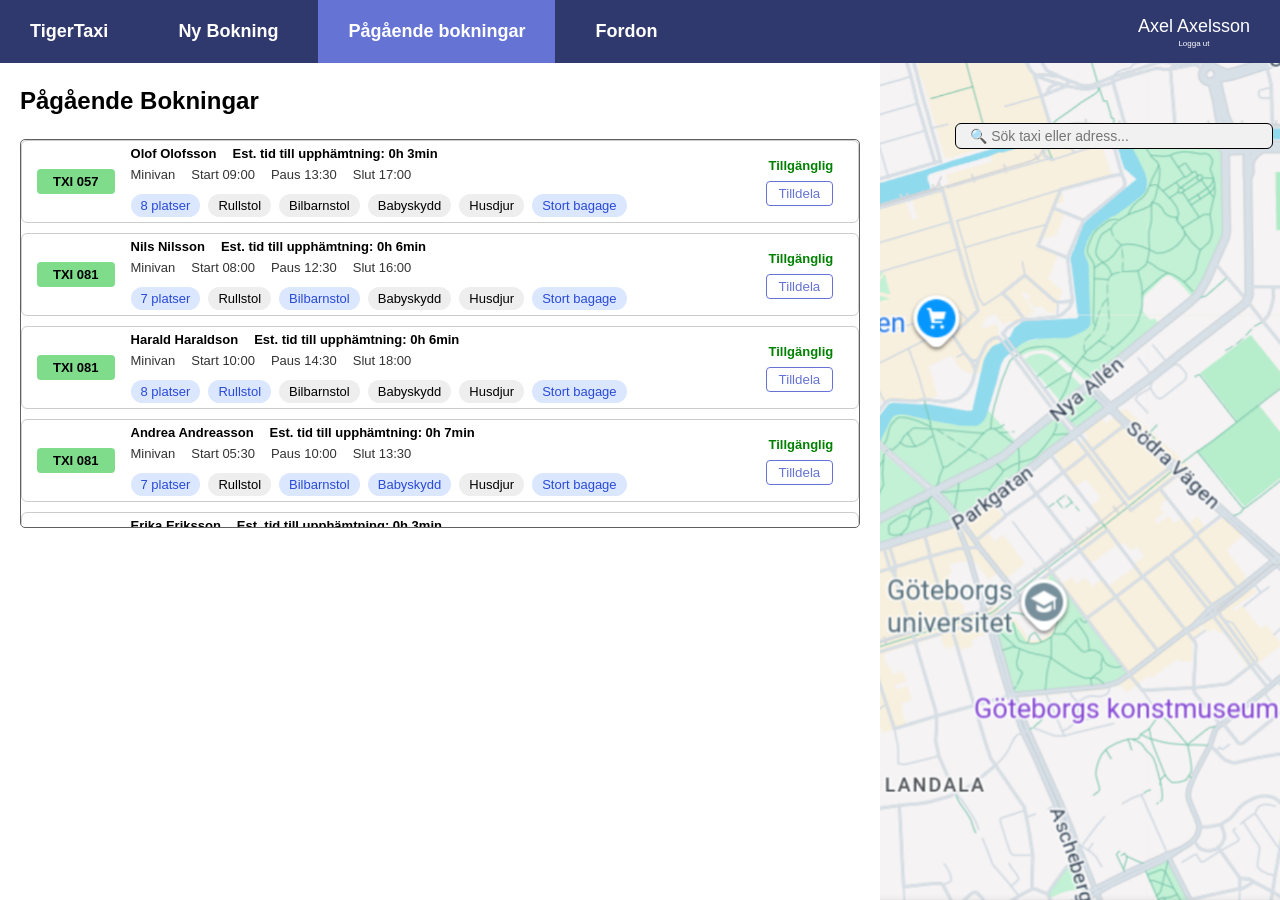
==== ongoing-bookings.html @ 98e32b2c "Fix resolution, added to index.html and created ongoing-bookings.html and vehicles.html" ====
<!DOCTYPE html>
<html lang="en">

<head>
    <meta charset="UTF-8">
    <meta name="viewport" content="width=device-width, initial-scale=1.0">
    <title>TigerTaxi</title>
    <link rel="stylesheet" href="styles.css">
    <script src="script.js" defer></script>
</head>

<body>
    <div class="header">
        <div class="header-button">
            <p><b>TigerTaxi</b></p>
        </div>
        <div class="header-button">
            <p><a href="index.html"><b>Ny Bokning</b></p></a>
        </div>
        <div class="header-button" style="background-color: #6574d4;">
            <p><a href="ongoing-bookings.html"><b>Pågående bokningar</b></a></p>
        </div>
        <div class="header-button">
            <p><a href="vehicles.html"><b>Fordon</b></a></p>
        </div>
        <div class="header-button">
            <p>Axel Axelsson</p>
            <p class="small-text">Logga ut</p>
        </div>

    </div>
    <div class="main">
        <div class="booking-interface">
            <form>
                <p style="font-size: x-large;"><b>Pågående Bokningar</b></p>
                <div class="driver-select">

                    <div class="card">
                        <div class="left">
                            <div class="vehicle-id">TXI 057</div>

                            <div class="content">
                                <div class="top-row">
                                    <span>Olof Olofsson</span>
                                    <span>Est. tid till upphämtning: 0h 3min</span>
                                </div>

                                <div class="meta">
                                    <span>Minivan</span>
                                    <span>Start 09:00</span>
                                    <span>Paus 13:30</span>
                                    <span>Slut 17:00</span>
                                </div>

                                <div class="tags">
                                    <span class="tag blue">8 platser</span>
                                    <span class="tag">Rullstol</span>
                                    <span class="tag">Bilbarnstol</span>
                                    <span class="tag">Babyskydd</span>
                                    <span class="tag">Husdjur</span>
                                    <span class="tag blue">Stort bagage</span>
                                </div>
                            </div>
                        </div>

                        <div class="right">
                            <div class="status">Tillgänglig</div>
                            <button class="btn">Tilldela</button>
                        </div>
                    </div>
                    <div class="card">
                        <div class="left">
                            <div class="vehicle-id">TXI 081</div>

                            <div class="content">
                                <div class="top-row">
                                    <span>Nils Nilsson</span>
                                    <span>Est. tid till upphämtning: 0h 6min</span>
                                </div>

                                <div class="meta">
                                    <span>Minivan</span>
                                    <span>Start 08:00</span>
                                    <span>Paus 12:30</span>
                                    <span>Slut 16:00</span>
                                </div>

                                <div class="tags">
                                    <span class="tag blue">7 platser</span>
                                    <span class="tag">Rullstol</span>
                                    <span class="tag blue">Bilbarnstol</span>
                                    <span class="tag">Babyskydd</span>
                                    <span class="tag">Husdjur</span>
                                    <span class="tag blue">Stort bagage</span>
                                </div>
                            </div>
                        </div>

                        <div class="right">
                            <div class="status">Tillgänglig</div>
                            <button class="btn">Tilldela</button>
                        </div>
                    </div>
                    <div class="card">
                        <div class="left">
                            <div class="vehicle-id">TXI 081</div>

                            <div class="content">
                                <div class="top-row">
                                    <span>Harald Haraldson</span>
                                    <span>Est. tid till upphämtning: 0h 6min</span>
                                </div>

                                <div class="meta">
                                    <span>Minivan</span>
                                    <span>Start 10:00</span>
                                    <span>Paus 14:30</span>
                                    <span>Slut 18:00</span>
                                </div>

                                <div class="tags">
                                    <span class="tag blue">8 platser</span>
                                    <span class="tag blue">Rullstol</span>
                                    <span class="tag">Bilbarnstol</span>
                                    <span class="tag">Babyskydd</span>
                                    <span class="tag">Husdjur</span>
                                    <span class="tag blue">Stort bagage</span>
                                </div>
                            </div>
                        </div>

                        <div class="right">
                            <div class="status">Tillgänglig</div>
                            <button class="btn">Tilldela</button>
                        </div>
                    </div>
                    <div class="card">
                        <div class="left">
                            <div class="vehicle-id">TXI 081</div>

                            <div class="content">
                                <div class="top-row">
                                    <span>Andrea Andreasson</span>
                                    <span>Est. tid till upphämtning: 0h 7min</span>
                                </div>

                                <div class="meta">
                                    <span>Minivan</span>
                                    <span>Start 05:30</span>
                                    <span>Paus 10:00</span>
                                    <span>Slut 13:30</span>
                                </div>

                                <div class="tags">
                                    <span class="tag blue">7 platser</span>
                                    <span class="tag">Rullstol</span>
                                    <span class="tag blue">Bilbarnstol</span>
                                    <span class="tag blue">Babyskydd</span>
                                    <span class="tag">Husdjur</span>
                                    <span class="tag blue">Stort bagage</span>
                                </div>
                            </div>
                        </div>

                        <div class="right">
                            <div class="status">Tillgänglig</div>
                            <button class="btn">Tilldela</button>
                        </div>
                    </div>
                    <div class="card">
                        <div class="left">
                            <div class="vehicle-id">TXI 057</div>

                            <div class="content">
                                <div class="top-row">
                                    <span>Erika Eriksson</span>
                                    <span>Est. tid till upphämtning: 0h 3min</span>
                                </div>

                                <div class="meta">
                                    <span>Sedan</span>
                                    <span>Start 09:00</span>
                                    <span>Paus 13:30</span>
                                    <span>Slut 17:00</span>
                                </div>

                                <div class="tags">
                                    <span class="tag blue">8 platser</span>
                                    <span class="tag">Rullstol</span>
                                    <span class="tag">Bilbarnstol</span>
                                    <span class="tag">Babyskydd</span>
                                    <span class="tag">Husdjur</span>
                                    <span class="tag blue">Stort bagage</span>
                                </div>
                            </div>
                        </div>

                        <div class="right">
                            <div class="status">Tillgänglig</div>
                            <button class="btn">Tilldela</button>
                        </div>
                    </div>
                </div>
            </form>
        </div>
        <div class="map">
            <img src="map.png" alt="map-pic">
            <div id="map"></div>
            <div class="map-search">
                <input type="text" placeholder="🔍 Sök taxi eller adress..." />
            </div>
        </div>
    </div>
</body>

</html>
---- styles.css ----
html, body {
    height: 100%;
    margin: 0;
    overflow: hidden;
}

body {
    margin: 0;
    padding: 0;
    font-size: small;
    font-family: 'Segoe UI', Tahoma, Geneva, Verdana, sans-serif;
} 

.header {
    display: flex;
    font-size: large;
    gap: 10px;
    background-color: #30396e;
    height: 7vh;
    color: white;
}

.header-button {
    display: flex;
    flex-direction: column;
    /* stack children vertically */
    justify-content: center;
    align-items: center;
    text-align: center;
    gap: 2px;
}

.header-button>p {
    margin-left: 30px;
    margin-right: 30px;
    margin-top: 0;
    margin-bottom: 0;
}

.header-button:last-child {
    text-align: left;
    margin-left: auto;

}

.checkboxes{
    font-size: 11px;
}

.small-text {
    font-size: 8px;
}

.main {
    display: flex;
    height: 93vh;
    width: 100%;
    min-height: 0;
}

.booking-interface {
    width: 70%;
    /* margin-left: 5px;
    margin-right: 5px; */
    margin: 0 20px;
}

.forms {
    display: flex;
    flex-direction: row;
    width: 100%;
    align-items: flex-start;
}

.form-1 {
    width: 31.75%;
}

.form-2 {
    /* width: 18.25%; */
    width: auto;
    /* display: flex; */
    /* align-items: center;
    gap: 5px; */
    margin-right: 20px;
}

select {
    min-width: 20px;
    width: 120px;
}

.map {
    width: 33.3%;
    height: 100%;
    overflow: hidden;
    position: relative;
}

.map img {
    width: 100%;
    height: 100%;
    object-fit: cover;
    object-position: center; /* keeps crop centered */
}

#map {
    width: 100%;
    height: 100%;
}

/* Search bar */
.map-search {
    position: absolute;
    top: 60px;
    left: 75px;
    width: 80%;
    /* max-width: 500px; */
    z-index: 1000; /* 👈 makes it sit above map */
}

.map-search input {
    width: 100%;
    padding: 2px 14px;
    border-radius: 6px;
    border: 1px solid black;
    background: #f1f1f1;
    font-size: 14px;
}

.checkboxes {
    display: grid;
    grid-template-columns: repeat(2, 1fr);
}

.add-stop {
    border: 2px dashed #ccc;
    background: transparent;
    padding: 5px 10px;
    color: #999;
    cursor: pointer;
    border-radius: 3px;
    font-size: 10px;
    margin-top: 29px;
    width: 120px;
}

input,
textarea,
select {
    background-color: #f1f1f1;
    border: 1px solid #818181;
}

textarea {
    resize: none;
    height: 80px;
    width: 90%;
    /* width: 250px; */
}

input[type='text'] {
    width: 90%;
    height: 20px;
    margin-bottom: 8px;
}

a { 
    color:white;
    text-decoration: none;
}



/* Förarkort */


.driver-select{
    max-height: 43vh;
    overflow-y: auto;
    border: solid rgb(96, 96, 96) 1px;
    border-radius: 5px;
}

.card {
    border: 1px solid #ccc;
    border-radius: 6px;
    padding: 5px 15px;
    margin-bottom: 10px;
    display: flex;
    align-items: center;
    justify-content: space-between;
    font-size: small;
}

.card:hover {
    background: #e7ecff;
}

.left {
    display: flex;
    gap: 16px;
    align-items: center;
}

.vehicle-id {
    background: #7edc8b;
    padding: 5px 16px;
    border-radius: 4px;
    font-weight: bold;
}

.content {
    display: flex;
    flex-direction: column;
    gap: 6px;
}

.top-row {
    display: flex;
    gap: 16px;
    align-items: center;
    font-weight: bold;
}

.meta {
    display: flex;
    gap: 16px;
    color: #333;
}

.tags {
    display: flex;
    gap: 8px;
    margin-top: 6px;
}

.tag {
    padding: 4px 10px;
    border-radius: 16px;
    background: #eee;
    font-size: 13px;
}

.tag.blue {
    background: #dbe6ff;
    color: #2a4bd7;
}

.right {
    display: flex;
    flex-direction: column;
    align-items: flex-end;
    gap: 8px;
}

.status {
    color: green;
    position: relative;
    right: 10px;
    font-weight: bold;
    text-align: center;
}

.btn {
    padding: 4px 12px;
    border-radius: 4px;
    border: 1px solid #6574d4;
    background: transparent;
    color: #6574d4;
    cursor: pointer;
    margin-left: 10px;
    margin-right: 10px;
}

.btn-filled {
    padding: 4px 12px;
    border-radius: 4px;
    border: 1px solid #6574d4;
    background: #6574d4;
    color: white;
    cursor: pointer;
}

.last-btns{
    display: flex;
    justify-content: right;
    margin-top: 20px;
}

.vehicle-search{
    display: flex;
    gap: 20px;
    width: 30%;
    margin-bottom: 10px;
}

.vehicle-search select{
    height: 25px; 
}
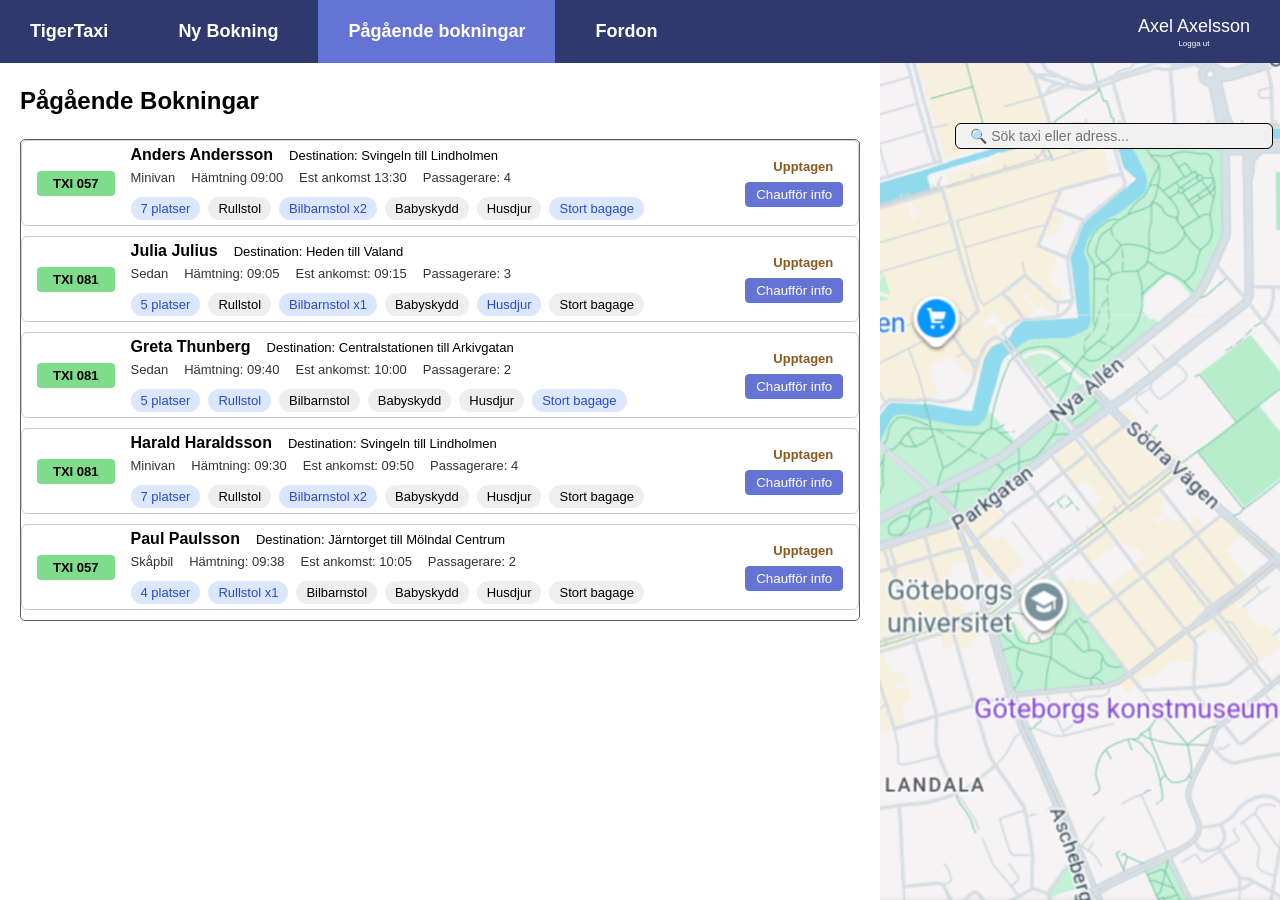
==== commit e5df9b94: "Worked on index.html, ongoing-bookings.html, styles.css, added alert.png" ====
--- a/ongoing-bookings.html
+++ b/ongoing-bookings.html
@@ -33,7 +33,7 @@
         <div class="booking-interface">
             <form>
                 <p style="font-size: x-large;"><b>Pågående Bokningar</b></p>
-                <div class="driver-select">
+                <div class="driver-select-ongoing-bookings">
 
                     <div class="card">
                         <div class="left">
@@ -41,54 +41,21 @@
 
                             <div class="content">
                                 <div class="top-row">
-                                    <span>Olof Olofsson</span>
-                                    <span>Est. tid till upphämtning: 0h 3min</span>
+                                    <span class="driver-name">Anders Andersson</span>
+                                    <span>Destination: Svingeln till Lindholmen</span>
                                 </div>
 
                                 <div class="meta">
                                     <span>Minivan</span>
-                                    <span>Start 09:00</span>
-                                    <span>Paus 13:30</span>
-                                    <span>Slut 17:00</span>
-                                </div>
-
-                                <div class="tags">
-                                    <span class="tag blue">8 platser</span>
-                                    <span class="tag">Rullstol</span>
-                                    <span class="tag">Bilbarnstol</span>
-                                    <span class="tag">Babyskydd</span>
-                                    <span class="tag">Husdjur</span>
-                                    <span class="tag blue">Stort bagage</span>
-                                </div>
-                            </div>
-                        </div>
-
-                        <div class="right">
-                            <div class="status">Tillgänglig</div>
-                            <button class="btn">Tilldela</button>
-                        </div>
-                    </div>
-                    <div class="card">
-                        <div class="left">
-                            <div class="vehicle-id">TXI 081</div>
-
-                            <div class="content">
-                                <div class="top-row">
-                                    <span>Nils Nilsson</span>
-                                    <span>Est. tid till upphämtning: 0h 6min</span>
-                                </div>
-
-                                <div class="meta">
-                                    <span>Minivan</span>
-                                    <span>Start 08:00</span>
-                                    <span>Paus 12:30</span>
-                                    <span>Slut 16:00</span>
+                                    <span>Hämtning 09:00</span>
+                                    <span>Est ankomst 13:30</span>
+                                    <span>Passagerare: 4</span>
                                 </div>
 
                                 <div class="tags">
                                     <span class="tag blue">7 platser</span>
                                     <span class="tag">Rullstol</span>
-                                    <span class="tag blue">Bilbarnstol</span>
+                                    <span class="tag blue">Bilbarnstol x2</span>
                                     <span class="tag">Babyskydd</span>
                                     <span class="tag">Husdjur</span>
                                     <span class="tag blue">Stort bagage</span>
@@ -97,8 +64,8 @@
                         </div>
 
                         <div class="right">
-                            <div class="status">Tillgänglig</div>
-                            <button class="btn">Tilldela</button>
+                            <div class="status-busy">Upptagen</div>
+                            <button class="btn-filled">Chaufför info</button>
                         </div>
                     </div>
                     <div class="card">
@@ -107,19 +74,52 @@
 
                             <div class="content">
                                 <div class="top-row">
-                                    <span>Harald Haraldson</span>
-                                    <span>Est. tid till upphämtning: 0h 6min</span>
-                                </div>
-
-                                <div class="meta">
-                                    <span>Minivan</span>
-                                    <span>Start 10:00</span>
-                                    <span>Paus 14:30</span>
-                                    <span>Slut 18:00</span>
-                                </div>
-
-                                <div class="tags">
-                                    <span class="tag blue">8 platser</span>
+                                    <span class="driver-name">Julia Julius</span>
+                                    <span>Destination: Heden till Valand</span>
+                                </div>
+
+                                <div class="meta">
+                                    <span>Sedan</span>
+                                    <span>Hämtning: 09:05</span>
+                                    <span>Est ankomst: 09:15</span>
+                                    <span>Passagerare: 3</span>
+                                </div>
+
+                                <div class="tags">
+                                    <span class="tag blue">5 platser</span>
+                                    <span class="tag">Rullstol</span>
+                                    <span class="tag blue">Bilbarnstol x1</span>
+                                    <span class="tag">Babyskydd</span>
+                                    <span class="tag blue">Husdjur</span>
+                                    <span class="tag">Stort bagage</span>
+                                </div>
+                            </div>
+                        </div>
+
+                        <div class="right">
+                            <div class="status-busy">Upptagen</div>
+                            <button class="btn-filled">Chaufför info</button>
+                        </div>
+                    </div>
+                    <div class="card">
+                        <div class="left">
+                            <div class="vehicle-id">TXI 081</div>
+
+                            <div class="content">
+                                <div class="top-row">
+                                    <span class="driver-name">Greta Thunberg</span>
+                                    <span>Destination: Centralstationen till Arkivgatan</span>
+                                </div>
+
+                                <div class="meta">
+                                    <span>Sedan</span>
+                                    <span>Hämtning: 09:40</span>
+                                    <span>Est ankomst: 10:00</span>
+                                    <span>Passagerare: 2</span>
+                                </div>
+
+                                <div class="tags">
+                                    <span class="tag blue">5 platser</span>
                                     <span class="tag blue">Rullstol</span>
                                     <span class="tag">Bilbarnstol</span>
                                     <span class="tag">Babyskydd</span>
@@ -130,8 +130,8 @@
                         </div>
 
                         <div class="right">
-                            <div class="status">Tillgänglig</div>
-                            <button class="btn">Tilldela</button>
+                            <div class="status-busy">Upptagen</div>
+                            <button class="btn-filled">Chaufför info</button>
                         </div>
                     </div>
                     <div class="card">
@@ -140,31 +140,31 @@
 
                             <div class="content">
                                 <div class="top-row">
-                                    <span>Andrea Andreasson</span>
-                                    <span>Est. tid till upphämtning: 0h 7min</span>
+                                    <span class="driver-name">Harald Haraldsson</span>
+                                    <span>Destination: Svingeln till Lindholmen</span>
                                 </div>
 
                                 <div class="meta">
                                     <span>Minivan</span>
-                                    <span>Start 05:30</span>
-                                    <span>Paus 10:00</span>
-                                    <span>Slut 13:30</span>
+                                    <span>Hämtning: 09:30</span>
+                                    <span>Est ankomst: 09:50</span>
+                                    <span>Passagerare: 4</span>
                                 </div>
 
                                 <div class="tags">
                                     <span class="tag blue">7 platser</span>
                                     <span class="tag">Rullstol</span>
-                                    <span class="tag blue">Bilbarnstol</span>
-                                    <span class="tag blue">Babyskydd</span>
-                                    <span class="tag">Husdjur</span>
-                                    <span class="tag blue">Stort bagage</span>
-                                </div>
-                            </div>
-                        </div>
-
-                        <div class="right">
-                            <div class="status">Tillgänglig</div>
-                            <button class="btn">Tilldela</button>
+                                    <span class="tag blue">Bilbarnstol x2</span>
+                                    <span class="tag">Babyskydd</span>
+                                    <span class="tag">Husdjur</span>
+                                    <span class="tag">Stort bagage</span>
+                                </div>
+                            </div>
+                        </div>
+
+                        <div class="right">
+                            <div class="status-busy">Upptagen</div>
+                            <button class="btn-filled">Chaufför info</button>
                         </div>
                     </div>
                     <div class="card">
@@ -173,31 +173,31 @@
 
                             <div class="content">
                                 <div class="top-row">
-                                    <span>Erika Eriksson</span>
-                                    <span>Est. tid till upphämtning: 0h 3min</span>
-                                </div>
-
-                                <div class="meta">
-                                    <span>Sedan</span>
-                                    <span>Start 09:00</span>
-                                    <span>Paus 13:30</span>
-                                    <span>Slut 17:00</span>
-                                </div>
-
-                                <div class="tags">
-                                    <span class="tag blue">8 platser</span>
-                                    <span class="tag">Rullstol</span>
+                                    <span class="driver-name">Paul Paulsson</span>
+                                    <span>Destination: Järntorget till Mölndal Centrum</span>
+                                </div>
+
+                                <div class="meta">
+                                    <span>Skåpbil</span>
+                                    <span>Hämtning: 09:38</span>
+                                    <span>Est ankomst: 10:05</span>
+                                    <span>Passagerare: 2</span>
+                                </div>
+
+                                <div class="tags">
+                                    <span class="tag blue">4 platser</span>
+                                    <span class="tag blue">Rullstol x1</span>
                                     <span class="tag">Bilbarnstol</span>
                                     <span class="tag">Babyskydd</span>
                                     <span class="tag">Husdjur</span>
-                                    <span class="tag blue">Stort bagage</span>
-                                </div>
-                            </div>
-                        </div>
-
-                        <div class="right">
-                            <div class="status">Tillgänglig</div>
-                            <button class="btn">Tilldela</button>
+                                    <span class="tag">Stort bagage</span>
+                                </div>
+                            </div>
+                        </div>
+
+                        <div class="right">
+                            <div class="status-busy">Upptagen</div>
+                            <button class="btn-filled">Chaufför info</button>
                         </div>
                     </div>
                 </div>
--- a/styles.css
+++ b/styles.css
@@ -182,6 +182,11 @@
     border-radius: 5px;
 }
 
+.driver-name{
+    font-size: medium; 
+    font-weight: bold;
+}
+
 .card {
     border: 1px solid #ccc;
     border-radius: 6px;
@@ -190,7 +195,6 @@
     display: flex;
     align-items: center;
     justify-content: space-between;
-    font-size: small;
 }
 
 .card:hover {
@@ -201,6 +205,13 @@
     display: flex;
     gap: 16px;
     align-items: center;
+}
+
+.right {
+    display: flex;
+    flex-direction: column;
+    align-items: flex-end;
+    gap: 8px;
 }
 
 .vehicle-id {
@@ -220,7 +231,6 @@
     display: flex;
     gap: 16px;
     align-items: center;
-    font-weight: bold;
 }
 
 .meta {
@@ -247,19 +257,27 @@
     color: #2a4bd7;
 }
 
-.right {
-    display: flex;
-    flex-direction: column;
-    align-items: flex-end;
-    gap: 8px;
-}
-
-.status {
+.status-available {
     color: green;
     position: relative;
     right: 10px;
     font-weight: bold;
     text-align: center;
+}
+
+.status-busy {
+    color: #8e591d;
+    position: relative;
+    right: 10px;
+    font-weight: bold;
+    text-align: center;
+}
+
+.driver-select-ongoing-bookings {
+    max-height: 130vh;
+    overflow-y: auto;
+    border: solid rgb(96, 96, 96) 1px;
+    border-radius: 5px;
 }
 
 .btn {
@@ -274,7 +292,7 @@
 }
 
 .btn-filled {
-    padding: 4px 12px;
+    padding: 4px 10px;
     border-radius: 4px;
     border: 1px solid #6574d4;
     background: #6574d4;
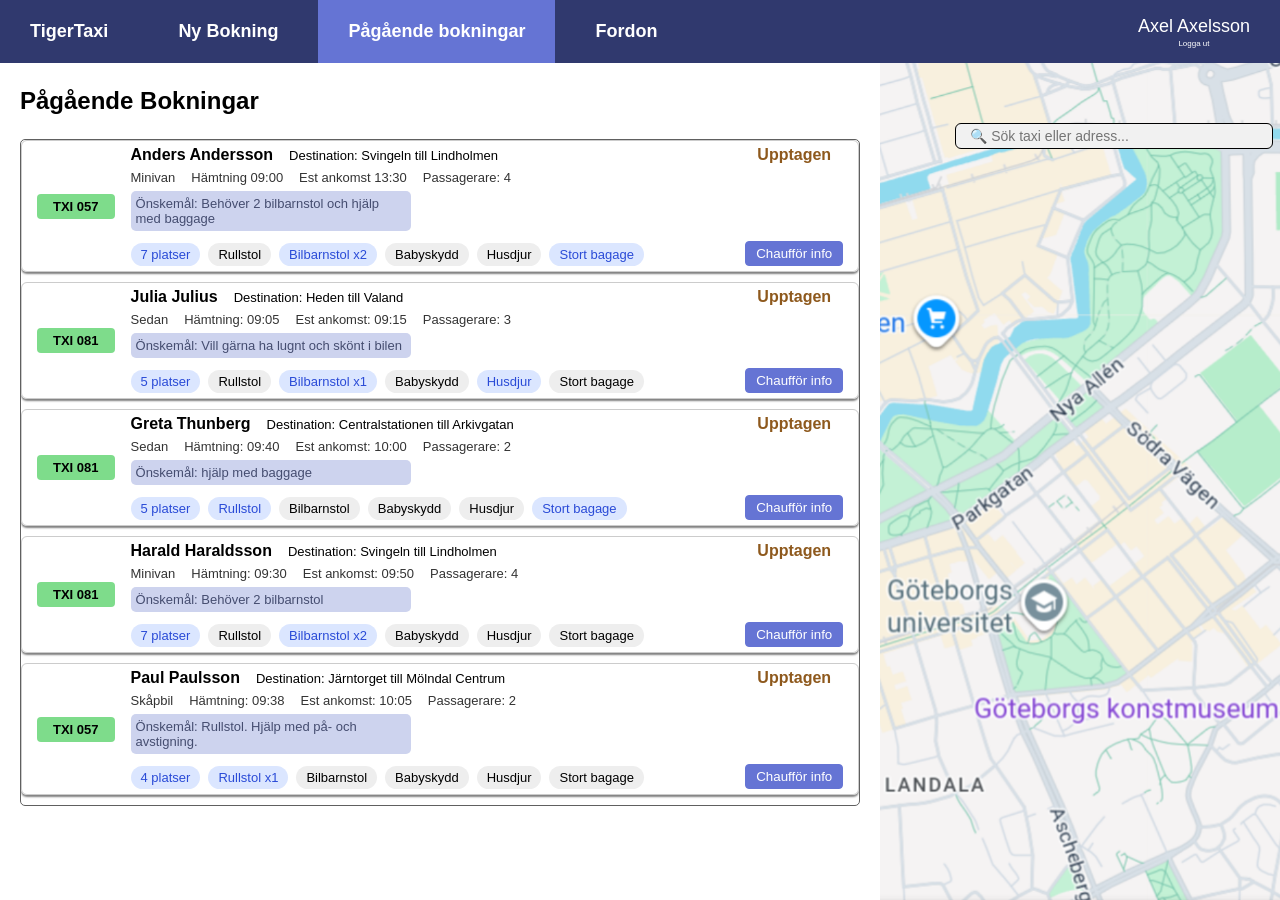
==== commit 037fe165: "Pretty much don with ongoing-bookings.html, worked on index.html and vehicles.html" ====
--- a/ongoing-bookings.html
+++ b/ongoing-bookings.html
@@ -33,7 +33,7 @@
         <div class="booking-interface">
             <form>
                 <p style="font-size: x-large;"><b>Pågående Bokningar</b></p>
-                <div class="driver-select-ongoing-bookings">
+                <div class="driver-select-large">
 
                     <div class="card">
                         <div class="left">
@@ -52,6 +52,10 @@
                                     <span>Passagerare: 4</span>
                                 </div>
 
+                                <div class="wish">
+                                    <p>Önskemål: Behöver 2 bilbarnstol och hjälp med baggage</p>
+                                </div>
+
                                 <div class="tags">
                                     <span class="tag blue">7 platser</span>
                                     <span class="tag">Rullstol</span>
@@ -85,6 +89,10 @@
                                     <span>Passagerare: 3</span>
                                 </div>
 
+                                <div class="wish">
+                                    <p>Önskemål: Vill gärna ha lugnt och skönt i bilen</p>
+                                </div>
+
                                 <div class="tags">
                                     <span class="tag blue">5 platser</span>
                                     <span class="tag">Rullstol</span>
@@ -118,6 +126,10 @@
                                     <span>Passagerare: 2</span>
                                 </div>
 
+                                <div class="wish">
+                                    <p>Önskemål: hjälp med baggage</p>
+                                </div>
+
                                 <div class="tags">
                                     <span class="tag blue">5 platser</span>
                                     <span class="tag blue">Rullstol</span>
@@ -151,6 +163,10 @@
                                     <span>Passagerare: 4</span>
                                 </div>
 
+                                <div class="wish">
+                                    <p>Önskemål: Behöver 2 bilbarnstol</p>
+                                </div>
+
                                 <div class="tags">
                                     <span class="tag blue">7 platser</span>
                                     <span class="tag">Rullstol</span>
@@ -182,6 +198,10 @@
                                     <span>Hämtning: 09:38</span>
                                     <span>Est ankomst: 10:05</span>
                                     <span>Passagerare: 2</span>
+                                </div>
+
+                                <div class="wish">
+                                    <p>Önskemål: Rullstol. Hjälp med på- och avstigning.</p>
                                 </div>
 
                                 <div class="tags">
--- a/styles.css
+++ b/styles.css
@@ -9,7 +9,7 @@
     padding: 0;
     font-size: small;
     font-family: 'Segoe UI', Tahoma, Geneva, Verdana, sans-serif;
-} 
+}
 
 .header {
     display: flex;
@@ -70,6 +70,16 @@
     flex-direction: row;
     width: 100%;
     align-items: flex-start;
+}
+
+.form-header{
+    display: flex;
+    align-items: center;
+    gap: 20px;
+}
+
+.form-header p:nth-child(2) { 
+    margin-top: 18px;
 }
 
 .form-1 {
@@ -165,7 +175,7 @@
     margin-bottom: 8px;
 }
 
-a { 
+a {
     color:white;
     text-decoration: none;
 }
@@ -182,8 +192,15 @@
     border-radius: 5px;
 }
 
+.driver-select-large {
+    max-height: 130vh;
+    overflow-y: auto;
+    border: solid rgb(96, 96, 96) 1px;
+    border-radius: 5px;
+}
+
 .driver-name{
-    font-size: medium; 
+    font-size: medium;
     font-weight: bold;
 }
 
@@ -193,8 +210,9 @@
     padding: 5px 15px;
     margin-bottom: 10px;
     display: flex;
-    align-items: center;
+    align-items: stretch;
     justify-content: space-between;
+    box-shadow: 0 2px 2px grey;
 }
 
 .card:hover {
@@ -210,8 +228,9 @@
 .right {
     display: flex;
     flex-direction: column;
-    align-items: flex-end;
-    gap: 8px;
+    /* gap: 8px; */
+    justify-content: space-between;
+    /* height: 100%; */
 }
 
 .vehicle-id {
@@ -259,25 +278,27 @@
 
 .status-available {
     color: green;
-    position: relative;
-    right: 10px;
     font-weight: bold;
     text-align: center;
 }
 
 .status-busy {
     color: #8e591d;
-    position: relative;
-    right: 10px;
     font-weight: bold;
+    font-size: medium;
     text-align: center;
 }
 
-.driver-select-ongoing-bookings {
-    max-height: 130vh;
-    overflow-y: auto;
-    border: solid rgb(96, 96, 96) 1px;
+.wish{
+    background-color: #cdd3ee;
+    color: #454d70;
+    max-width: 270px;
+    padding: 5px 5px;
     border-radius: 5px;
+}
+
+.wish p{
+    margin: 0;
 }
 
 .btn {
@@ -287,8 +308,8 @@
     background: transparent;
     color: #6574d4;
     cursor: pointer;
-    margin-left: 10px;
-    margin-right: 10px;
+    /* margin-left: 10px; */
+    /* margin-right: 10px; */
 }
 
 .btn-filled {
@@ -304,6 +325,7 @@
     display: flex;
     justify-content: right;
     margin-top: 20px;
+    gap: 10px;
 }
 
 .vehicle-search{
@@ -314,5 +336,5 @@
 }
 
 .vehicle-search select{
-    height: 25px; 
+    height: 25px;
 }
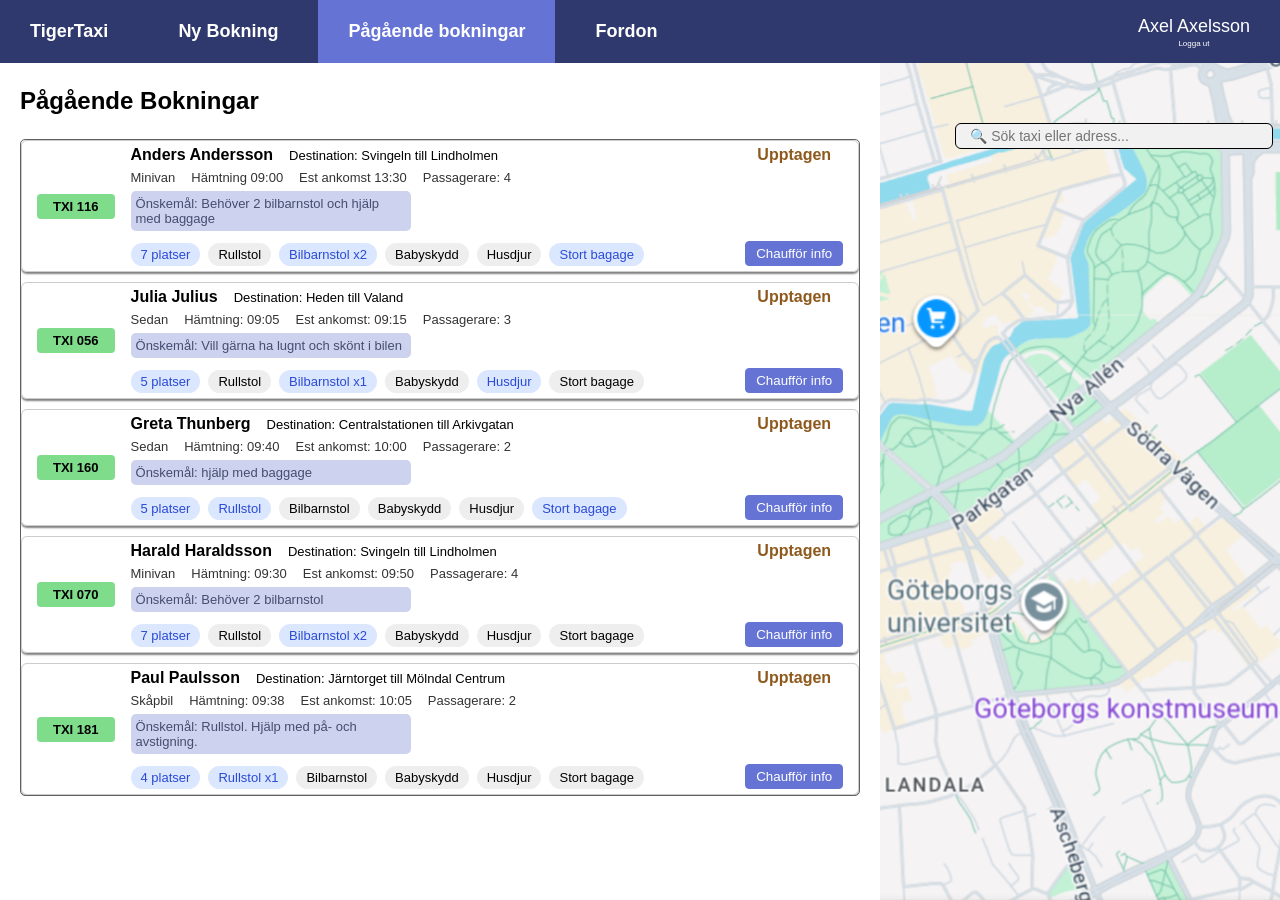
==== commit b1dafbbd: "Fix gap issue with driver-select and driver-select-large class and more" ====
--- a/ongoing-bookings.html
+++ b/ongoing-bookings.html
@@ -37,7 +37,7 @@
 
                     <div class="card">
                         <div class="left">
-                            <div class="vehicle-id">TXI 057</div>
+                            <div class="vehicle-id">TXI 116</div>
 
                             <div class="content">
                                 <div class="top-row">
@@ -74,7 +74,7 @@
                     </div>
                     <div class="card">
                         <div class="left">
-                            <div class="vehicle-id">TXI 081</div>
+                            <div class="vehicle-id">TXI 056</div>
 
                             <div class="content">
                                 <div class="top-row">
@@ -111,7 +111,7 @@
                     </div>
                     <div class="card">
                         <div class="left">
-                            <div class="vehicle-id">TXI 081</div>
+                            <div class="vehicle-id">TXI 160</div>
 
                             <div class="content">
                                 <div class="top-row">
@@ -148,7 +148,7 @@
                     </div>
                     <div class="card">
                         <div class="left">
-                            <div class="vehicle-id">TXI 081</div>
+                            <div class="vehicle-id">TXI 070</div>
 
                             <div class="content">
                                 <div class="top-row">
@@ -185,7 +185,7 @@
                     </div>
                     <div class="card">
                         <div class="left">
-                            <div class="vehicle-id">TXI 057</div>
+                            <div class="vehicle-id">TXI 181</div>
 
                             <div class="content">
                                 <div class="top-row">
--- a/styles.css
+++ b/styles.css
@@ -186,17 +186,23 @@
 
 
 .driver-select{
+    display: flex;
+    flex-direction: column;
     max-height: 43vh;
     overflow-y: auto;
     border: solid rgb(96, 96, 96) 1px;
     border-radius: 5px;
+    gap: 10px;
 }
 
 .driver-select-large {
+    display: flex;
+    flex-direction: column;
     max-height: 130vh;
     overflow-y: auto;
     border: solid rgb(96, 96, 96) 1px;
     border-radius: 5px;
+    gap: 10px;
 }
 
 .driver-name{
@@ -208,7 +214,6 @@
     border: 1px solid #ccc;
     border-radius: 6px;
     padding: 5px 15px;
-    margin-bottom: 10px;
     display: flex;
     align-items: stretch;
     justify-content: space-between;
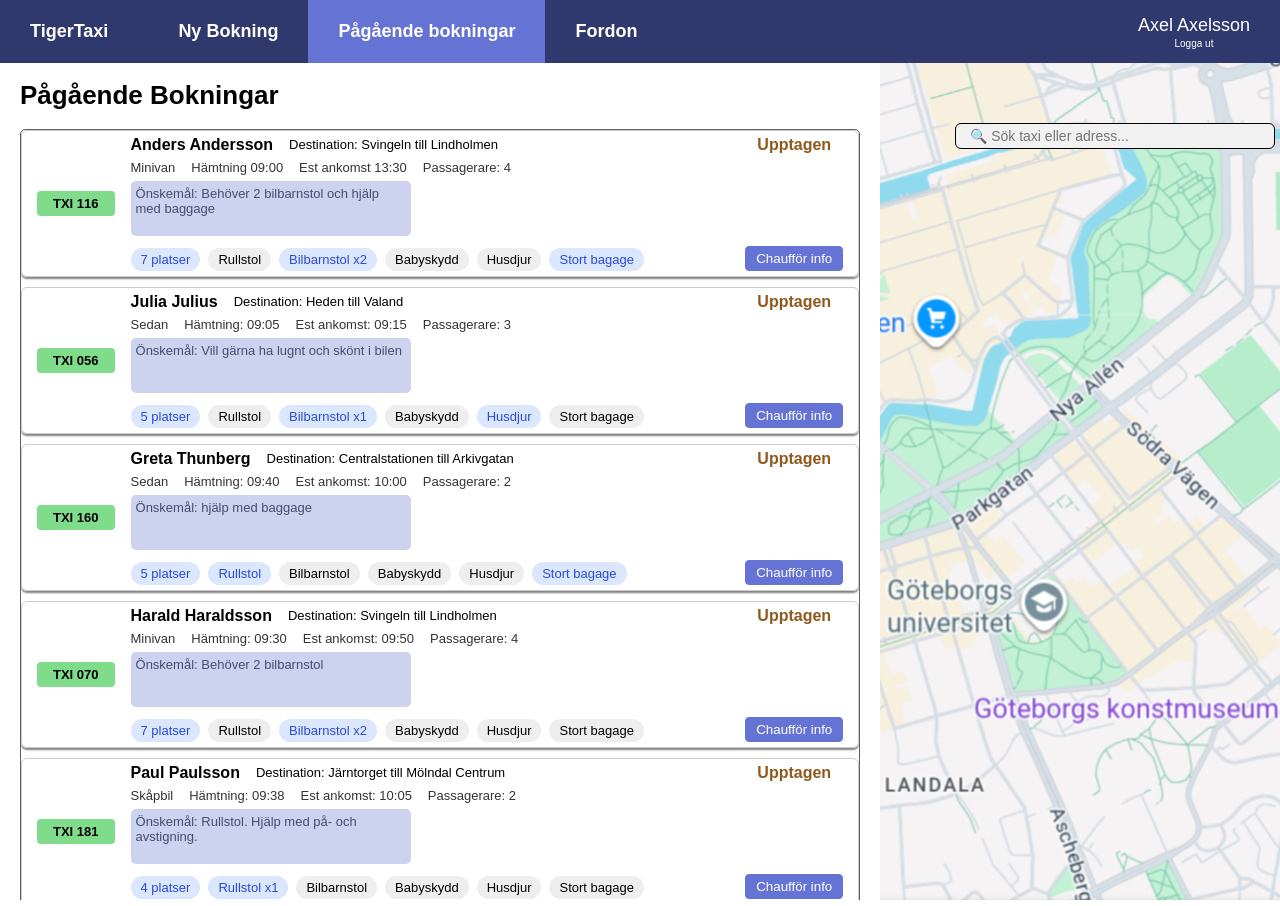
==== commit 05b92e6e: "Made html elements more semantic correct" ====
--- a/ongoing-bookings.html
+++ b/ongoing-bookings.html
@@ -1,5 +1,5 @@
 <!DOCTYPE html>
-<html lang="en">
+<html lang="sv">
 
 <head>
     <meta charset="UTF-8">
@@ -10,29 +10,34 @@
 </head>
 
 <body>
-    <div class="header">
+    <header>
         <div class="header-button">
             <p><b>TigerTaxi</b></p>
         </div>
-        <div class="header-button">
-            <p><a href="index.html"><b>Ny Bokning</b></p></a>
-        </div>
-        <div class="header-button" style="background-color: #6574d4;">
-            <p><a href="ongoing-bookings.html"><b>Pågående bokningar</b></a></p>
-        </div>
-        <div class="header-button">
-            <p><a href="vehicles.html"><b>Fordon</b></a></p>
-        </div>
+
+        <nav>
+            <div class="header-button">
+                <p><a href="index.html"><b>Ny Bokning</b></a></p>
+            </div>
+
+            <div class="header-button" style="background-color: #6574d4;">
+                <p><a href="ongoing-bookings.html"><b>Pågående bokningar</b></a></p>
+            </div>
+
+            <div class="header-button">
+                <p><a href="vehicles.html"><b>Fordon</b></a></p>
+            </div>
+        </nav>
+
         <div class="header-button">
             <p>Axel Axelsson</p>
-            <p class="small-text">Logga ut</p>
-        </div>
-
-    </div>
-    <div class="main">
+            <p style="font-size: 10px; cursor: pointer;">Logga ut</p>
+        </div>
+    </header>
+    <main>
         <div class="booking-interface">
             <form>
-                <p style="font-size: x-large;"><b>Pågående Bokningar</b></p>
+                <h1>Pågående Bokningar</h1>
                 <div class="driver-select-large">
 
                     <div class="card">
@@ -230,7 +235,7 @@
                 <input type="text" placeholder="🔍 Sök taxi eller adress..." />
             </div>
         </div>
-    </div>
+    </main>
 </body>
 
 </html>
--- a/styles.css
+++ b/styles.css
@@ -1,4 +1,5 @@
-html, body {
+html,
+body {
     height: 100%;
     margin: 0;
     overflow: hidden;
@@ -11,26 +12,75 @@
     font-family: 'Segoe UI', Tahoma, Geneva, Verdana, sans-serif;
 }
 
-.header {
+select {
+    min-width: 20px;
+    width: 120px;
+    cursor: pointer;
+}
+
+input,
+textarea,
+select {
+    background-color: #f1f1f1;
+    border: 1px solid #818181;
+}
+
+textarea {
+    resize: none;
+    height: 80px;
+    width: 90%;
+}
+
+input[type='text'] {
+    width: 90%;
+    height: 20px;
+    margin-bottom: 8px;
+}
+
+input[type='checkbox'] {
+    margin-left: 0;
+}
+
+a {
+    color: white;
+    text-decoration: none;
+}
+
+header {
     display: flex;
     font-size: large;
     gap: 10px;
     background-color: #30396e;
     height: 7vh;
     color: white;
-}
+    position: relative;
+    z-index: 100;
+}
+
+nav{
+    display: flex;
+}
+
+main {
+    display: flex;
+    height: 93vh;
+    width: 100%;
+    min-height: 0;
+}
+
+
+/* Header */
 
 .header-button {
     display: flex;
     flex-direction: column;
-    /* stack children vertically */
     justify-content: center;
     align-items: center;
     text-align: center;
     gap: 2px;
 }
 
-.header-button>p {
+.header-button > p {
     margin-left: 30px;
     margin-right: 30px;
     margin-top: 0;
@@ -43,25 +93,11 @@
 
 }
 
-.checkboxes{
-    font-size: 11px;
-}
-
-.small-text {
-    font-size: 8px;
-}
-
-.main {
-    display: flex;
-    height: 93vh;
-    width: 100%;
-    min-height: 0;
-}
+
+/* Main */
 
 .booking-interface {
     width: 70%;
-    /* margin-left: 5px;
-    margin-right: 5px; */
     margin: 0 20px;
 }
 
@@ -70,77 +106,38 @@
     flex-direction: row;
     width: 100%;
     align-items: flex-start;
-}
-
-.form-header{
+    justify-content: center;
+    gap: 20px;
+}
+
+.forms:last-child {
+    gap: 35px;
+}
+
+.form-header {
     display: flex;
     align-items: center;
     gap: 20px;
 }
 
-.form-header p:nth-child(2) { 
+.form-header p:nth-child(2) {
     margin-top: 18px;
 }
 
 .form-1 {
     width: 31.75%;
+    font-size: medium;
 }
 
 .form-2 {
-    /* width: 18.25%; */
     width: auto;
-    /* display: flex; */
-    /* align-items: center;
-    gap: 5px; */
     margin-right: 20px;
-}
-
-select {
-    min-width: 20px;
-    width: 120px;
-}
-
-.map {
-    width: 33.3%;
-    height: 100%;
-    overflow: hidden;
-    position: relative;
-}
-
-.map img {
-    width: 100%;
-    height: 100%;
-    object-fit: cover;
-    object-position: center; /* keeps crop centered */
-}
-
-#map {
-    width: 100%;
-    height: 100%;
-}
-
-/* Search bar */
-.map-search {
-    position: absolute;
-    top: 60px;
-    left: 75px;
-    width: 80%;
-    /* max-width: 500px; */
-    z-index: 1000; /* 👈 makes it sit above map */
-}
-
-.map-search input {
-    width: 100%;
-    padding: 2px 14px;
-    border-radius: 6px;
-    border: 1px solid black;
-    background: #f1f1f1;
-    font-size: 14px;
 }
 
 .checkboxes {
     display: grid;
     grid-template-columns: repeat(2, 1fr);
+    font-size: 14px;
 }
 
 .add-stop {
@@ -155,37 +152,51 @@
     width: 120px;
 }
 
-input,
-textarea,
-select {
-    background-color: #f1f1f1;
-    border: 1px solid #818181;
-}
-
-textarea {
-    resize: none;
-    height: 80px;
-    width: 90%;
-    /* width: 250px; */
-}
-
-input[type='text'] {
-    width: 90%;
-    height: 20px;
-    margin-bottom: 8px;
-}
-
-a {
-    color:white;
-    text-decoration: none;
-}
-
-
-
-/* Förarkort */
-
-
-.driver-select{
+.map {
+    width: 33.3%;
+    height: 100%;
+    overflow: hidden;
+    position: relative;
+}
+
+.map img {
+    width: 100%;
+    height: 100%;
+    object-fit: cover;
+    object-position: center;
+}
+
+#map {
+    width: 100%;
+    height: 100%;
+}
+
+
+/* Search bar */
+
+.map-search {
+    position: absolute;
+    top: 60px;
+    left: 75px;
+    display: flex;
+    align-items: center;
+    width: 80%;
+    z-index: 90;
+}
+
+.map-search input {
+    width: 100%;
+    padding: 2px 14px;
+    border-radius: 6px;
+    border: 1px solid black;
+    background: #f1f1f1;
+    font-size: 14px;
+}
+
+
+/* Driver cards */
+
+.driver-select {
     display: flex;
     flex-direction: column;
     max-height: 43vh;
@@ -205,7 +216,7 @@
     gap: 10px;
 }
 
-.driver-name{
+.driver-name {
     font-size: medium;
     font-weight: bold;
 }
@@ -233,9 +244,7 @@
 .right {
     display: flex;
     flex-direction: column;
-    /* gap: 8px; */
     justify-content: space-between;
-    /* height: 100%; */
 }
 
 .vehicle-id {
@@ -294,15 +303,16 @@
     text-align: center;
 }
 
-.wish{
+.wish {
     background-color: #cdd3ee;
     color: #454d70;
+    height: 45px;
     max-width: 270px;
     padding: 5px 5px;
     border-radius: 5px;
 }
 
-.wish p{
+.wish p {
     margin: 0;
 }
 
@@ -313,8 +323,6 @@
     background: transparent;
     color: #6574d4;
     cursor: pointer;
-    /* margin-left: 10px; */
-    /* margin-right: 10px; */
 }
 
 .btn-filled {
@@ -326,20 +334,85 @@
     cursor: pointer;
 }
 
-.last-btns{
+.last-btns {
     display: flex;
     justify-content: right;
     margin-top: 20px;
     gap: 10px;
 }
 
-.vehicle-search{
+.vehicle-search {
     display: flex;
     gap: 20px;
     width: 30%;
     margin-bottom: 10px;
 }
 
-.vehicle-search select{
+.vehicle-search select {
     height: 25px;
+}
+
+
+/* Overlay */
+
+.overlay {
+    display: none;
+    position: fixed;
+    top: 0;
+    left: 0;
+    width: 100%;
+    height: 100%;
+    background: rgba(0, 0, 0, 0.5);
+    z-index: 99;
+}
+
+
+/* Confirmation-popup */
+
+.confirmation-popup {
+    z-index: 100;
+    visibility: hidden;
+    background-color: white;
+    position: relative;
+    left: 600px;
+    bottom: 780px;
+    border: 2px solid black;
+    width: 800px;
+    padding-top: 15px;
+    padding-left: 40px;
+}
+
+.confirmation-popup .btn-filled {
+    display: block;
+    margin-left: auto;
+    margin-right: 40px;
+}
+
+.confirmation-header {
+    text-align: center;
+}
+
+.confirmation-container img {
+    width: 20px;
+    height: auto;
+    margin-bottom: 0;
+}
+
+.confirmation-container h1 {
+    margin-top: 0;
+}
+
+.confirmation-info {
+    margin: auto;
+    display: flex;
+    justify-content: center;
+    flex-direction: row;
+}
+
+.info-item {
+    width: 300px;
+}
+
+.greyed-text {
+    color: #818181;
 }
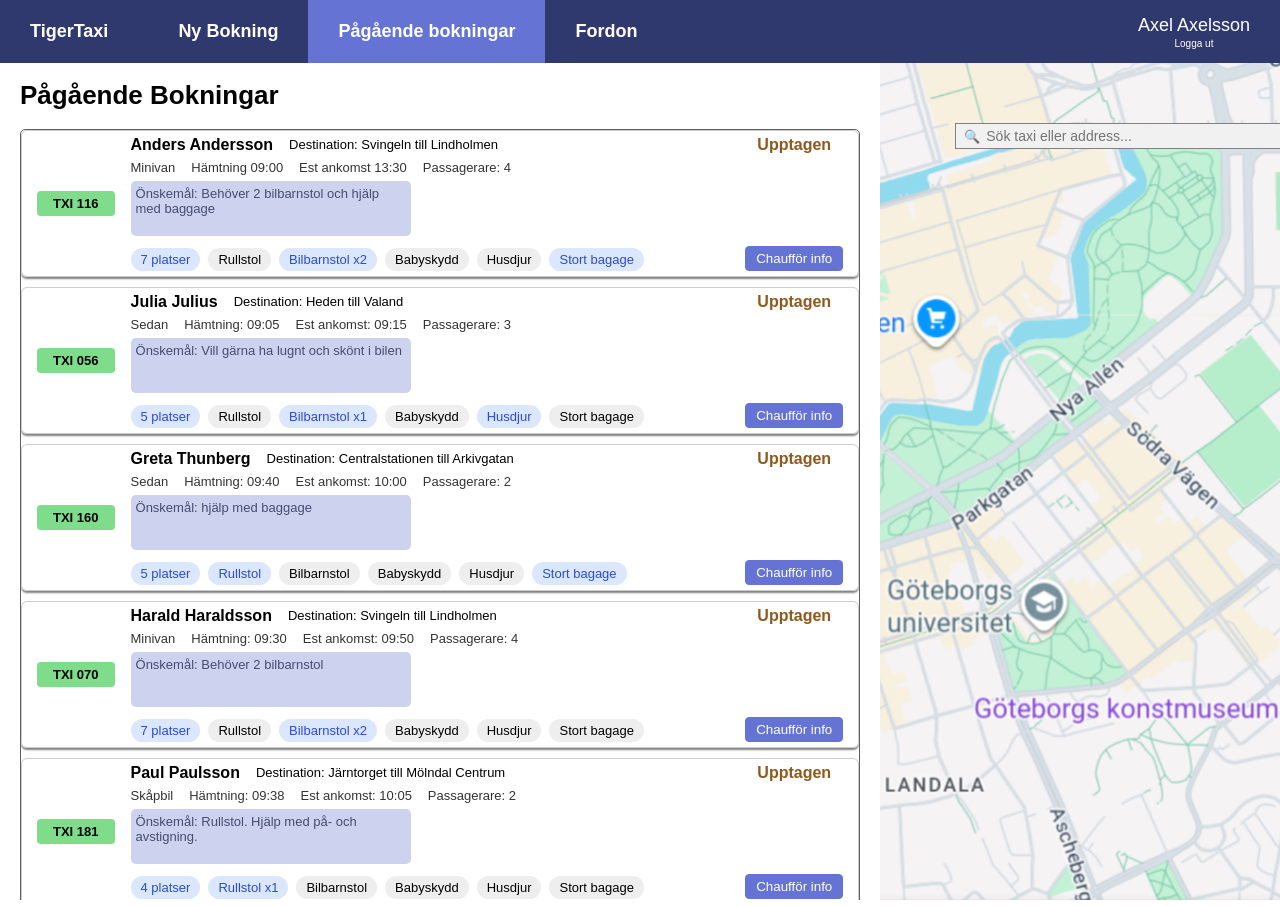
==== commit 8cd9c37a: "Fix search bars and icons, buttons won't clear form input now" ====
--- a/ongoing-bookings.html
+++ b/ongoing-bookings.html
@@ -1,241 +1,242 @@
-<!DOCTYPE html>
-<html lang="sv">
-
-<head>
-    <meta charset="UTF-8">
-    <meta name="viewport" content="width=device-width, initial-scale=1.0">
-    <title>TigerTaxi</title>
-    <link rel="stylesheet" href="styles.css">
-    <script src="script.js" defer></script>
-</head>
-
-<body>
-    <header>
-        <div class="header-button">
-            <p><b>TigerTaxi</b></p>
-        </div>
-
-        <nav>
-            <div class="header-button">
-                <p><a href="index.html"><b>Ny Bokning</b></a></p>
-            </div>
-
-            <div class="header-button" style="background-color: #6574d4;">
-                <p><a href="ongoing-bookings.html"><b>Pågående bokningar</b></a></p>
-            </div>
-
-            <div class="header-button">
-                <p><a href="vehicles.html"><b>Fordon</b></a></p>
-            </div>
-        </nav>
-
-        <div class="header-button">
-            <p>Axel Axelsson</p>
-            <p style="font-size: 10px; cursor: pointer;">Logga ut</p>
-        </div>
-    </header>
-    <main>
-        <div class="booking-interface">
-            <form>
-                <h1>Pågående Bokningar</h1>
-                <div class="driver-select-large">
-
-                    <div class="card">
-                        <div class="left">
-                            <div class="vehicle-id">TXI 116</div>
-
-                            <div class="content">
-                                <div class="top-row">
-                                    <span class="driver-name">Anders Andersson</span>
-                                    <span>Destination: Svingeln till Lindholmen</span>
-                                </div>
-
-                                <div class="meta">
-                                    <span>Minivan</span>
-                                    <span>Hämtning 09:00</span>
-                                    <span>Est ankomst 13:30</span>
-                                    <span>Passagerare: 4</span>
-                                </div>
-
-                                <div class="wish">
-                                    <p>Önskemål: Behöver 2 bilbarnstol och hjälp med baggage</p>
-                                </div>
-
-                                <div class="tags">
-                                    <span class="tag blue">7 platser</span>
-                                    <span class="tag">Rullstol</span>
-                                    <span class="tag blue">Bilbarnstol x2</span>
-                                    <span class="tag">Babyskydd</span>
-                                    <span class="tag">Husdjur</span>
-                                    <span class="tag blue">Stort bagage</span>
-                                </div>
-                            </div>
-                        </div>
-
-                        <div class="right">
-                            <div class="status-busy">Upptagen</div>
-                            <button class="btn-filled">Chaufför info</button>
-                        </div>
-                    </div>
-                    <div class="card">
-                        <div class="left">
-                            <div class="vehicle-id">TXI 056</div>
-
-                            <div class="content">
-                                <div class="top-row">
-                                    <span class="driver-name">Julia Julius</span>
-                                    <span>Destination: Heden till Valand</span>
-                                </div>
-
-                                <div class="meta">
-                                    <span>Sedan</span>
-                                    <span>Hämtning: 09:05</span>
-                                    <span>Est ankomst: 09:15</span>
-                                    <span>Passagerare: 3</span>
-                                </div>
-
-                                <div class="wish">
-                                    <p>Önskemål: Vill gärna ha lugnt och skönt i bilen</p>
-                                </div>
-
-                                <div class="tags">
-                                    <span class="tag blue">5 platser</span>
-                                    <span class="tag">Rullstol</span>
-                                    <span class="tag blue">Bilbarnstol x1</span>
-                                    <span class="tag">Babyskydd</span>
-                                    <span class="tag blue">Husdjur</span>
-                                    <span class="tag">Stort bagage</span>
-                                </div>
-                            </div>
-                        </div>
-
-                        <div class="right">
-                            <div class="status-busy">Upptagen</div>
-                            <button class="btn-filled">Chaufför info</button>
-                        </div>
-                    </div>
-                    <div class="card">
-                        <div class="left">
-                            <div class="vehicle-id">TXI 160</div>
-
-                            <div class="content">
-                                <div class="top-row">
-                                    <span class="driver-name">Greta Thunberg</span>
-                                    <span>Destination: Centralstationen till Arkivgatan</span>
-                                </div>
-
-                                <div class="meta">
-                                    <span>Sedan</span>
-                                    <span>Hämtning: 09:40</span>
-                                    <span>Est ankomst: 10:00</span>
-                                    <span>Passagerare: 2</span>
-                                </div>
-
-                                <div class="wish">
-                                    <p>Önskemål: hjälp med baggage</p>
-                                </div>
-
-                                <div class="tags">
-                                    <span class="tag blue">5 platser</span>
-                                    <span class="tag blue">Rullstol</span>
-                                    <span class="tag">Bilbarnstol</span>
-                                    <span class="tag">Babyskydd</span>
-                                    <span class="tag">Husdjur</span>
-                                    <span class="tag blue">Stort bagage</span>
-                                </div>
-                            </div>
-                        </div>
-
-                        <div class="right">
-                            <div class="status-busy">Upptagen</div>
-                            <button class="btn-filled">Chaufför info</button>
-                        </div>
-                    </div>
-                    <div class="card">
-                        <div class="left">
-                            <div class="vehicle-id">TXI 070</div>
-
-                            <div class="content">
-                                <div class="top-row">
-                                    <span class="driver-name">Harald Haraldsson</span>
-                                    <span>Destination: Svingeln till Lindholmen</span>
-                                </div>
-
-                                <div class="meta">
-                                    <span>Minivan</span>
-                                    <span>Hämtning: 09:30</span>
-                                    <span>Est ankomst: 09:50</span>
-                                    <span>Passagerare: 4</span>
-                                </div>
-
-                                <div class="wish">
-                                    <p>Önskemål: Behöver 2 bilbarnstol</p>
-                                </div>
-
-                                <div class="tags">
-                                    <span class="tag blue">7 platser</span>
-                                    <span class="tag">Rullstol</span>
-                                    <span class="tag blue">Bilbarnstol x2</span>
-                                    <span class="tag">Babyskydd</span>
-                                    <span class="tag">Husdjur</span>
-                                    <span class="tag">Stort bagage</span>
-                                </div>
-                            </div>
-                        </div>
-
-                        <div class="right">
-                            <div class="status-busy">Upptagen</div>
-                            <button class="btn-filled">Chaufför info</button>
-                        </div>
-                    </div>
-                    <div class="card">
-                        <div class="left">
-                            <div class="vehicle-id">TXI 181</div>
-
-                            <div class="content">
-                                <div class="top-row">
-                                    <span class="driver-name">Paul Paulsson</span>
-                                    <span>Destination: Järntorget till Mölndal Centrum</span>
-                                </div>
-
-                                <div class="meta">
-                                    <span>Skåpbil</span>
-                                    <span>Hämtning: 09:38</span>
-                                    <span>Est ankomst: 10:05</span>
-                                    <span>Passagerare: 2</span>
-                                </div>
-
-                                <div class="wish">
-                                    <p>Önskemål: Rullstol. Hjälp med på- och avstigning.</p>
-                                </div>
-
-                                <div class="tags">
-                                    <span class="tag blue">4 platser</span>
-                                    <span class="tag blue">Rullstol x1</span>
-                                    <span class="tag">Bilbarnstol</span>
-                                    <span class="tag">Babyskydd</span>
-                                    <span class="tag">Husdjur</span>
-                                    <span class="tag">Stort bagage</span>
-                                </div>
-                            </div>
-                        </div>
-
-                        <div class="right">
-                            <div class="status-busy">Upptagen</div>
-                            <button class="btn-filled">Chaufför info</button>
-                        </div>
-                    </div>
-                </div>
-            </form>
-        </div>
-        <div class="map">
-            <img src="map.png" alt="map-pic">
-            <div id="map"></div>
-            <div class="map-search">
-                <input type="text" placeholder="🔍 Sök taxi eller adress..." />
-            </div>
-        </div>
-    </main>
-</body>
-
+<!DOCTYPE html>
+<html lang="sv">
+
+<head>
+    <meta charset="UTF-8">
+    <meta name="viewport" content="width=device-width, initial-scale=1.0">
+    <title>TigerTaxi</title>
+    <link rel="stylesheet" href="styles.css">
+    <script src="script.js" defer></script>
+</head>
+
+<body>
+    <header>
+        <div class="header-button">
+            <p><b>TigerTaxi</b></p>
+        </div>
+
+        <nav>
+            <div class="header-button">
+                <p><a href="index.html"><b>Ny Bokning</b></a></p>
+            </div>
+
+            <div class="header-button" style="background-color: #6574d4;">
+                <p><a href="ongoing-bookings.html"><b>Pågående bokningar</b></a></p>
+            </div>
+
+            <div class="header-button">
+                <p><a href="vehicles.html"><b>Fordon</b></a></p>
+            </div>
+        </nav>
+
+        <div class="header-button">
+            <p>Axel Axelsson</p>
+            <p style="font-size: 10px; cursor: pointer;">Logga ut</p>
+        </div>
+    </header>
+    <main>
+        <div class="booking-interface">
+            <form>
+                <h1>Pågående Bokningar</h1>
+                <div class="driver-select-large">
+
+                    <div class="card">
+                        <div class="left">
+                            <div class="vehicle-id">TXI 116</div>
+
+                            <div class="content">
+                                <div class="top-row">
+                                    <span class="driver-name">Anders Andersson</span>
+                                    <span>Destination: Svingeln till Lindholmen</span>
+                                </div>
+
+                                <div class="meta">
+                                    <span>Minivan</span>
+                                    <span>Hämtning 09:00</span>
+                                    <span>Est ankomst 13:30</span>
+                                    <span>Passagerare: 4</span>
+                                </div>
+
+                                <div class="wish">
+                                    <p>Önskemål: Behöver 2 bilbarnstol och hjälp med baggage</p>
+                                </div>
+
+                                <div class="tags">
+                                    <span class="tag blue">7 platser</span>
+                                    <span class="tag">Rullstol</span>
+                                    <span class="tag blue">Bilbarnstol x2</span>
+                                    <span class="tag">Babyskydd</span>
+                                    <span class="tag">Husdjur</span>
+                                    <span class="tag blue">Stort bagage</span>
+                                </div>
+                            </div>
+                        </div>
+
+                        <div class="right">
+                            <div class="status-busy">Upptagen</div>
+                            <button type="button" class="btn-filled">Chaufför info</button>
+                        </div>
+                    </div>
+                    <div class="card">
+                        <div class="left">
+                            <div class="vehicle-id">TXI 056</div>
+
+                            <div class="content">
+                                <div class="top-row">
+                                    <span class="driver-name">Julia Julius</span>
+                                    <span>Destination: Heden till Valand</span>
+                                </div>
+
+                                <div class="meta">
+                                    <span>Sedan</span>
+                                    <span>Hämtning: 09:05</span>
+                                    <span>Est ankomst: 09:15</span>
+                                    <span>Passagerare: 3</span>
+                                </div>
+
+                                <div class="wish">
+                                    <p>Önskemål: Vill gärna ha lugnt och skönt i bilen</p>
+                                </div>
+
+                                <div class="tags">
+                                    <span class="tag blue">5 platser</span>
+                                    <span class="tag">Rullstol</span>
+                                    <span class="tag blue">Bilbarnstol x1</span>
+                                    <span class="tag">Babyskydd</span>
+                                    <span class="tag blue">Husdjur</span>
+                                    <span class="tag">Stort bagage</span>
+                                </div>
+                            </div>
+                        </div>
+
+                        <div class="right">
+                            <div class="status-busy">Upptagen</div>
+                            <button type="button" class="btn-filled">Chaufför info</button>
+                        </div>
+                    </div>
+                    <div class="card">
+                        <div class="left">
+                            <div class="vehicle-id">TXI 160</div>
+
+                            <div class="content">
+                                <div class="top-row">
+                                    <span class="driver-name">Greta Thunberg</span>
+                                    <span>Destination: Centralstationen till Arkivgatan</span>
+                                </div>
+
+                                <div class="meta">
+                                    <span>Sedan</span>
+                                    <span>Hämtning: 09:40</span>
+                                    <span>Est ankomst: 10:00</span>
+                                    <span>Passagerare: 2</span>
+                                </div>
+
+                                <div class="wish">
+                                    <p>Önskemål: hjälp med baggage</p>
+                                </div>
+
+                                <div class="tags">
+                                    <span class="tag blue">5 platser</span>
+                                    <span class="tag blue">Rullstol</span>
+                                    <span class="tag">Bilbarnstol</span>
+                                    <span class="tag">Babyskydd</span>
+                                    <span class="tag">Husdjur</span>
+                                    <span class="tag blue">Stort bagage</span>
+                                </div>
+                            </div>
+                        </div>
+
+                        <div class="right">
+                            <div class="status-busy">Upptagen</div>
+                            <button type="button" class="btn-filled">Chaufför info</button>
+                        </div>
+                    </div>
+                    <div class="card">
+                        <div class="left">
+                            <div class="vehicle-id">TXI 070</div>
+
+                            <div class="content">
+                                <div class="top-row">
+                                    <span class="driver-name">Harald Haraldsson</span>
+                                    <span>Destination: Svingeln till Lindholmen</span>
+                                </div>
+
+                                <div class="meta">
+                                    <span>Minivan</span>
+                                    <span>Hämtning: 09:30</span>
+                                    <span>Est ankomst: 09:50</span>
+                                    <span>Passagerare: 4</span>
+                                </div>
+
+                                <div class="wish">
+                                    <p>Önskemål: Behöver 2 bilbarnstol</p>
+                                </div>
+
+                                <div class="tags">
+                                    <span class="tag blue">7 platser</span>
+                                    <span class="tag">Rullstol</span>
+                                    <span class="tag blue">Bilbarnstol x2</span>
+                                    <span class="tag">Babyskydd</span>
+                                    <span class="tag">Husdjur</span>
+                                    <span class="tag">Stort bagage</span>
+                                </div>
+                            </div>
+                        </div>
+
+                        <div class="right">
+                            <div class="status-busy">Upptagen</div>
+                            <button type="button" class="btn-filled">Chaufför info</button>
+                        </div>
+                    </div>
+                    <div class="card">
+                        <div class="left">
+                            <div class="vehicle-id">TXI 181</div>
+
+                            <div class="content">
+                                <div class="top-row">
+                                    <span class="driver-name">Paul Paulsson</span>
+                                    <span>Destination: Järntorget till Mölndal Centrum</span>
+                                </div>
+
+                                <div class="meta">
+                                    <span>Skåpbil</span>
+                                    <span>Hämtning: 09:38</span>
+                                    <span>Est ankomst: 10:05</span>
+                                    <span>Passagerare: 2</span>
+                                </div>
+
+                                <div class="wish">
+                                    <p>Önskemål: Rullstol. Hjälp med på- och avstigning.</p>
+                                </div>
+
+                                <div class="tags">
+                                    <span class="tag blue">4 platser</span>
+                                    <span class="tag blue">Rullstol x1</span>
+                                    <span class="tag">Bilbarnstol</span>
+                                    <span class="tag">Babyskydd</span>
+                                    <span class="tag">Husdjur</span>
+                                    <span class="tag">Stort bagage</span>
+                                </div>
+                            </div>
+                        </div>
+
+                        <div class="right">
+                            <div class="status-busy">Upptagen</div>
+                            <button type="button" class="btn-filled">Chaufför info</button>
+                        </div>
+                    </div>
+                </div>
+            </form>
+        </div>
+        <div class="map">
+            <img src="map.png" alt="map-pic">
+            <div id="map"></div>
+            <div class="map-search">
+                <span>🔍</span>
+                <input type="text" placeholder="Sök taxi eller address..." />
+            </div>
+        </div>
+    </main>
+</body>
+
 </html>
--- a/styles.css
+++ b/styles.css
@@ -182,15 +182,25 @@
     align-items: center;
     width: 80%;
     z-index: 90;
+
+    display: flex;
+    align-items: center;
+    background: #f1f1f1;
+    border: 1px solid #818181;
+    padding: 0 8px;
+    gap: 4px;
 }
 
 .map-search input {
-    width: 100%;
-    padding: 2px 14px;
+    border: none;
+    background: transparent;
+    outline: none;
+    width: 100%;
+    padding: 2px 2px;
     border-radius: 6px;
-    border: 1px solid black;
     background: #f1f1f1;
     font-size: 14px;
+    margin-bottom: 0px;
 }
 
 
@@ -348,8 +358,29 @@
     margin-bottom: 10px;
 }
 
+/* .vehicle-search input{
+    padding-left: 8px;
+} */
+
 .vehicle-search select {
     height: 25px;
+}
+
+.search-wrapper {
+    display: flex;
+    align-items: center;
+    background: #f1f1f1;
+    border: 1px solid #818181;
+    padding: 0 8px;
+    gap: 4px;
+}
+
+.search-wrapper input {
+    border: none;
+    background: transparent;
+    outline: none;
+    width: 100%;
+    margin-bottom: 0;
 }
 
 
